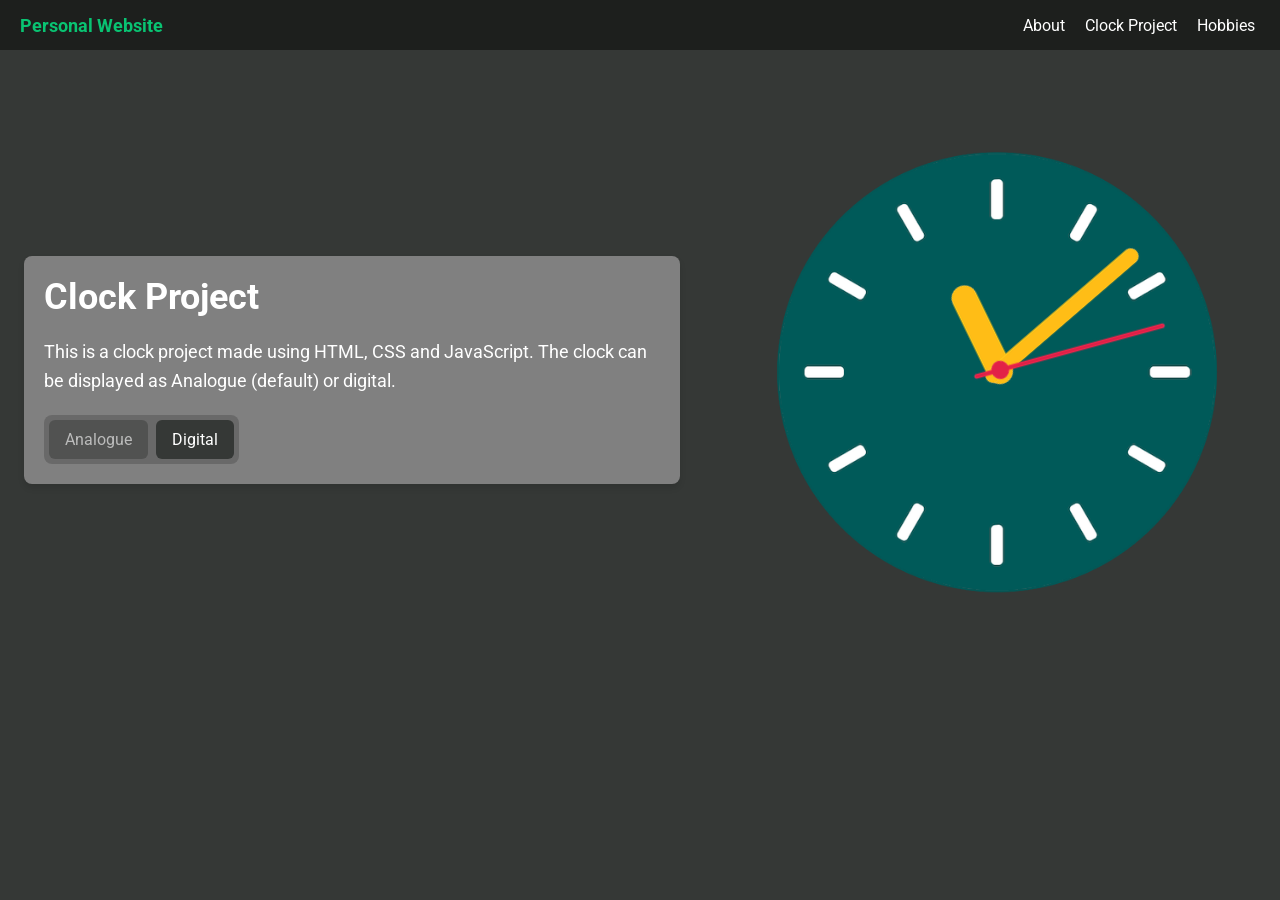
==== clock.html @ 56142f37 "Added information to the clock project page, implemented a digital clock with the ability to swap be" ====
<!DOCTYPE html>
<html lang="en">
<head>
  <meta charset="UTF-8">
  <meta name="viewport" content="width=device-width, initial-scale=1.0">
  <link rel="stylesheet" href="styles/styles.css">
  <link rel="stylesheet" href="styles/clock.css">
  <title>Personal Website</title>
</head>
<body>
  <header>
    <div id="website_name"><a href="/">Personal Website</a></div>
    <nav>
      <ul>
        <li><a href="#">About</a></li>
        <li><a href="clock.html">Clock Project</a></li>
        <li><a href="#">Hobbies</a></li>
      </ul>
    </nav>
    <div id="hamburger-icon" onClick="toggleMobileMenu(this)">
      <div class="bar1"></div>
      <div class="bar2"></div>
      <div class="bar3"></div>
      <ul class="mobile-menu">
        <li><a href="#">About</a></li>
        <li><a href="#">Clock Project</a></li>
        <li><a href="#">Hobbies</a></li>
      </ul>
    </div>
  </header>
  <main class="clock-project">
    <section class="box">
      <h2>Clock Project</h2>
      <p>This is a clock project made using HTML, CSS and JavaScript. The clock can be displayed as Analogue (default) or digital.</p>
      <div class="clock-modes">
        <button id="analogue-mode" pressed="true" disabled>Analogue</button>
        <button id="digital-mode" pressed="false">Digital</button>
      </div>
    </section>

    <div id="clock">
      <div id="hour"></div>
      <div id="min"></div>
      <div id="sec"></div>
      <time id="digital-time" hidden></time>
    </div>
  </main>

  <script src="app.js"></script>
  <script src="clockScript.js"></script>
</body>
</html>
---- styles/styles.css ----
@import url('https://fonts.googleapis.com/css2?family=Roboto:ital,wght@0,100..900;1,100..900&display=swap');

/* Navbar CSS */
* {
  padding: 0;
  margin: 0;
  box-sizing: border-box;
}

body {
  background-color: #353836;
  color: white;
  font-family: "Roboto", sans-serif;
}

header a {
  text-decoration: none;
}

header {
  padding: 0 20px;
  background-color: #1d1f1d;
  height: 50px;
  display: flex;
  justify-content: space-between;
}

#website_name {
  font-weight: bold;
  font-size: 18px;
  display: flex;
  align-items: center;
  justify-content: space-around;
}

#website_name a {
  color: #09c372;
}

ul {
  list-style: none;
  height: 100%;
  display: flex;
  align-items: center;
  justify-content: space-around;
}

ul a {
  color: white;
}

ul li {
  padding: 5px;
  margin-left: 10px;
}
ul li:hover {
  transform: scale(1.1);
  transition: 0.3s;
}

#hamburger-icon {
  margin: auto 0;
  display: none;
  cursor: pointer;
}

#hamburger-icon div {
  width: 35px;
  height: 3px;
  background-color: white;
  margin: 6px 0;
  transition: 0.4s;
}

.open .bar1 {
  transform: rotate(-45deg) translate(-6px, 6px);
}

.open .bar2 {
  opacity: 0;
}

.open .bar3 {
  transform: rotate(45deg) translate(-6px, -8px);
}

.open .mobile-menu {
  display: flex;
  flex-direction: column;
  align-items: center;
  justify-content: flex-start;
}

.mobile-menu {
  display: none;
  position: absolute;
  top: 50px;
  left: 0;
  height: calc(100vh - 50px);
  width: 100%;
}

@media only screen and (max-width: 600px) {
  header nav {
    display: none;
  }

  #hamburger-icon {
    display: block;
  }
}
---- styles/clock.css ----
@import url('https://fonts.googleapis.com/css2?family=Roboto:ital,wght@0,100..900;1,100..900&display=swap');

/* Clock Layout */
.clock-project {
  display: flex;
  align-items: center;
  justify-content: center;
  gap: clamp(24px, 5vw, 64px);
  width: min(1360px, calc(100% - 48px));
  margin: 64px auto;
}

#clock, #hour, #min, #sec {
  background-repeat: no-repeat;
  background-size: contain;
  background-position: center;
}

#clock {
  position: relative;
  flex: 0 1 512px;
  width: min(512px, 40vw);
  aspect-ratio: 1;
  margin: 0;
  background-image: url(../images/clockface.png);
  overflow: hidden;
}

#hour, #min, #sec {
  position: absolute;
  top: 0;
  left: 0;
  width: 100%;
  height: 100%;
  pointer-events: none;
}

#min {
  background-image: url(../images/minhand.png);
}

#hour {
  background-image: url(../images/hourhand.png);
}

#sec {
  background-image: url(../images/sechand.png);
}

#clock.is-digital {
  display: grid;
  place-items: center;
  background-image: none;
}

#clock.is-digital #hour, #clock.is-digital #min, #clock.is-digital #sec {
  display: none;
}

#digital-time {
  font-size: clamp(2.5rem, 6vw, 5rem);
  font-variant-numeric: tabular-nums;
}

/* Box CSS */
.box {
  flex: 1 1 0;
  min-width: 0;
  max-width: 800px;
  width: auto;
  padding: 20px;
  background-color: #808080;
  border-radius: 8px;
  box-shadow: 0 4px 6px rgba(0, 0, 0, 0.1);
}

.box h2 {
  font-size: 36px;
  margin-bottom: 20px;
  font-weight: 700;
  font-family: "Roboto", sans-serif;
}

.box p {
  font-size: 18px;
  line-height: 1.6;
  font-family: "Roboto", sans-serif;
}

.clock-modes {
  display: inline-flex;
  gap: 8px;
  margin-top: 20px;
  padding: 5px;
  border-radius: 8px;
  background: rgba(0, 0, 0, 0.18);
}

.clock-modes button {
  border: 0;
  border-radius: 6px;
  padding: 10px 16px;
  color: white;
  background: #353836;
  font-family: "Roboto", sans-serif;
  font-size: 16px;
  cursor: pointer;
  transition: background-color 0.2s ease, opacity 0.2s ease;
}

.clock-modes button:hover:not(:disabled) {
  background: #1d1f1d;
}

.clock-modes button:disabled {
  opacity: 0.55;
  background: rgba(29, 31, 29, 0.55);
  cursor: default;
}

@media (max-width: 900px) {
  .clock-project {
    flex-direction: column;
    width: min(512px, calc(100% - 32px));
    margin: 32px auto;
  }

  #clock {
    flex: none;
    width: min(512px, 100%);
  }

  .box {
    flex: none;
    width: 100%;
  }
}

@media (max-width: 600px) {
  .box {
    padding: 15px;
  }

  .box h2 {
    font-size: 28px;
  }

  .box p {
    font-size: 16px;
  }
}
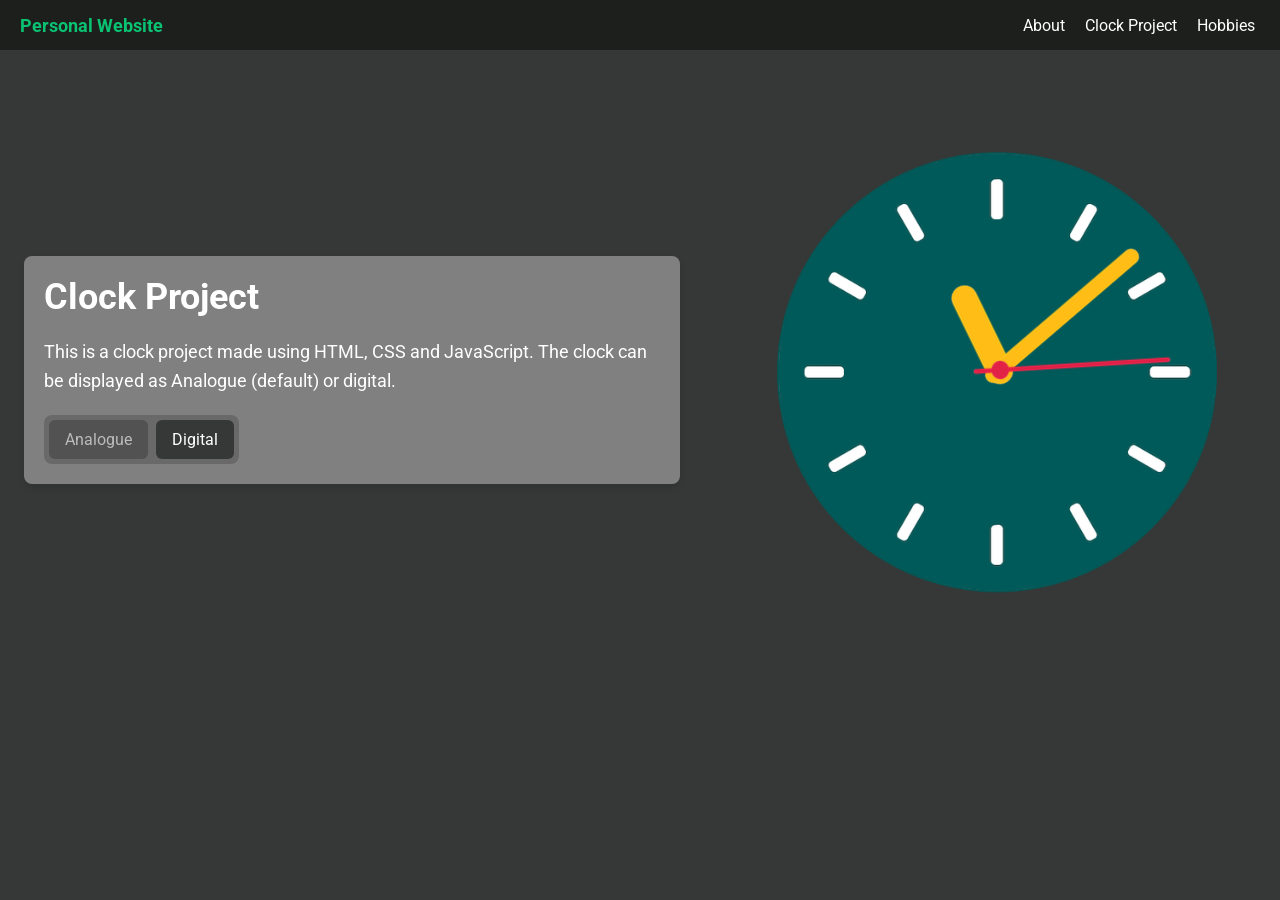
==== commit bd20aa54: "Matched css naming conventions on header" ====
--- a/clock.html
+++ b/clock.html
@@ -9,7 +9,7 @@
 </head>
 <body>
   <header>
-    <div id="website_name"><a href="/">Personal Website</a></div>
+    <div id="website-name"><a href="/">Personal Website</a></div>
     <nav>
       <ul>
         <li><a href="#">About</a></li>
--- a/styles/styles.css
+++ b/styles/styles.css
@@ -25,7 +25,7 @@
   justify-content: space-between;
 }
 
-#website_name {
+#website-name {
   font-weight: bold;
   font-size: 18px;
   display: flex;
@@ -33,7 +33,7 @@
   justify-content: space-around;
 }
 
-#website_name a {
+#website-name a {
   color: #09c372;
 }
 
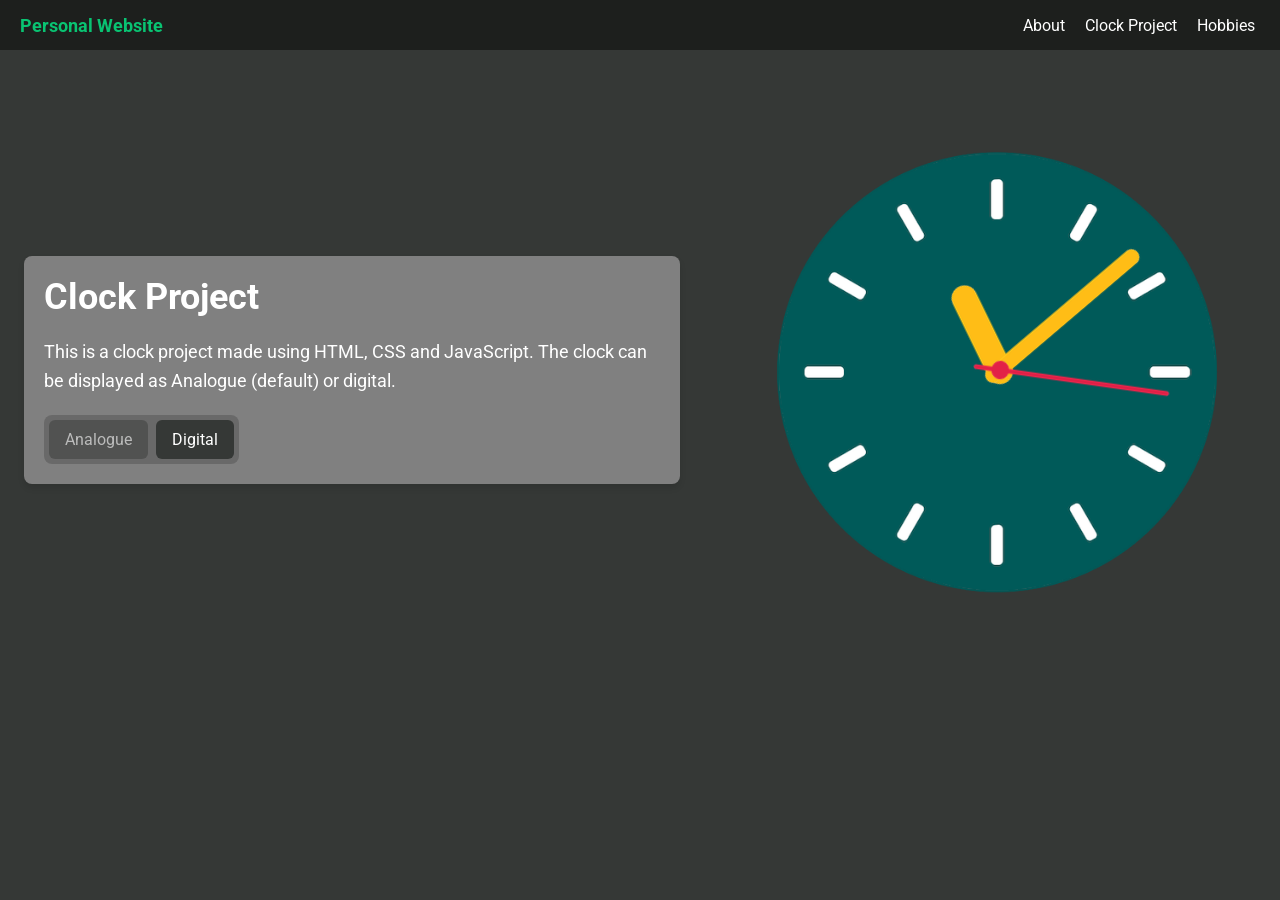
==== commit abe6996b: "Added background to mobile menu so when overlaps with containers they wont mix and be barely readabl" ====
--- a/clock.html
+++ b/clock.html
@@ -23,7 +23,7 @@
       <div class="bar3"></div>
       <ul class="mobile-menu">
         <li><a href="#">About</a></li>
-        <li><a href="#">Clock Project</a></li>
+        <li><a href="clock.html">Clock Project</a></li>
         <li><a href="#">Hobbies</a></li>
       </ul>
     </div>
--- a/styles/styles.css
+++ b/styles/styles.css
@@ -96,8 +96,11 @@
   position: absolute;
   top: 50px;
   left: 0;
-  height: calc(100vh - 50px);
+  height: auto;
   width: 100%;
+  background-color: #1d1f1d;
+  border-bottom: 2cm;
+  border-radius: 0 0 8px 8px;
 }
 
 @media only screen and (max-width: 600px) {
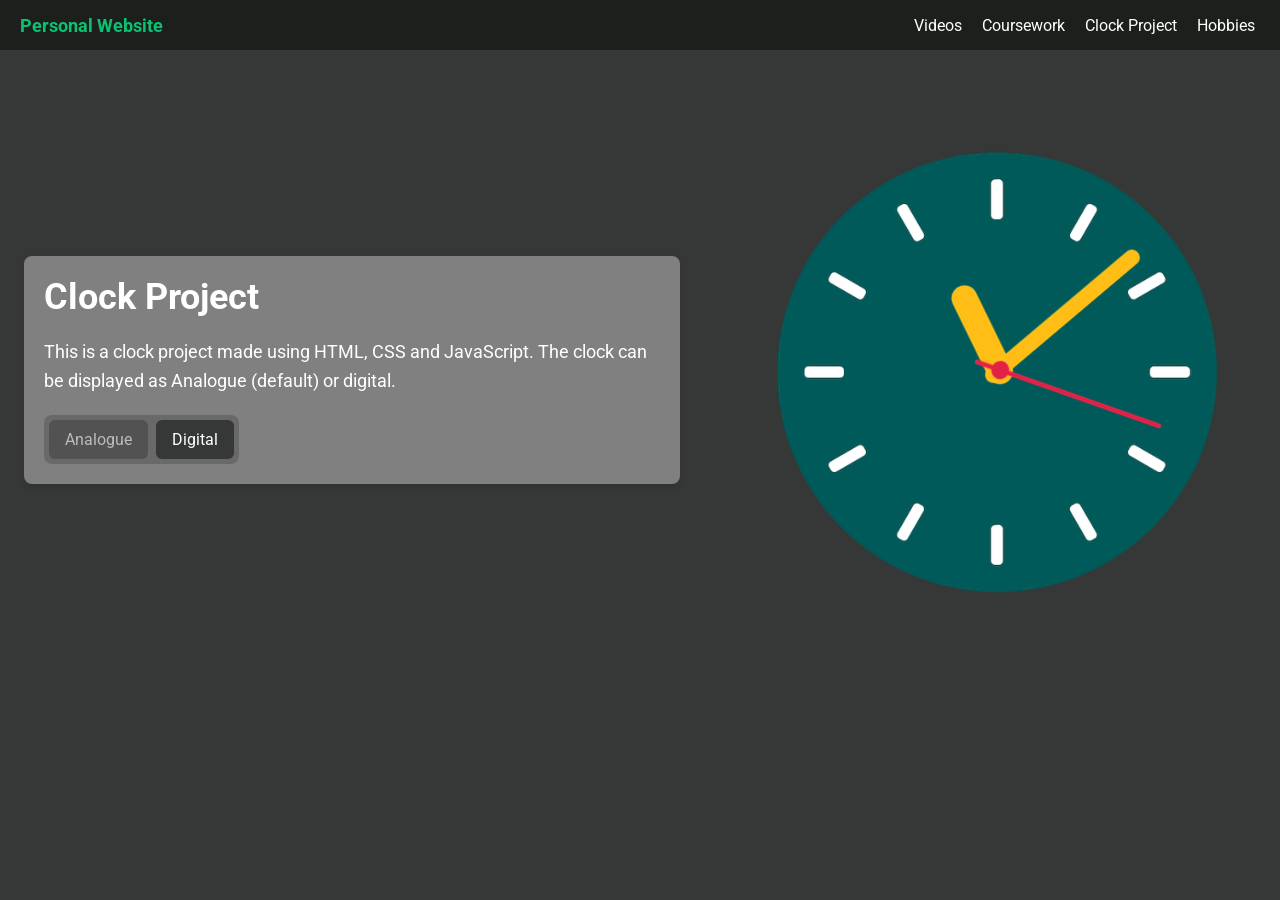
==== commit 67e871b7: "Added other html pages and links to them" ====
--- a/clock.html
+++ b/clock.html
@@ -12,9 +12,10 @@
     <div id="website-name"><a href="/">Personal Website</a></div>
     <nav>
       <ul>
-        <li><a href="#">About</a></li>
+        <li><a href="videos.html">Videos</a></li>
+        <li><a href="coursework.html">Coursework</a></li>
         <li><a href="clock.html">Clock Project</a></li>
-        <li><a href="#">Hobbies</a></li>
+        <li><a href="hobbies.html">Hobbies</a></li>
       </ul>
     </nav>
     <div id="hamburger-icon" onClick="toggleMobileMenu(this)">
@@ -22,9 +23,10 @@
       <div class="bar2"></div>
       <div class="bar3"></div>
       <ul class="mobile-menu">
-        <li><a href="#">About</a></li>
+        <li><a href="videos.html">Videos</a></li>
+        <li><a href="coursework.html">Coursework</a></li>
         <li><a href="clock.html">Clock Project</a></li>
-        <li><a href="#">Hobbies</a></li>
+        <li><a href="hobbies.html">Hobbies</a></li>
       </ul>
     </div>
   </header>
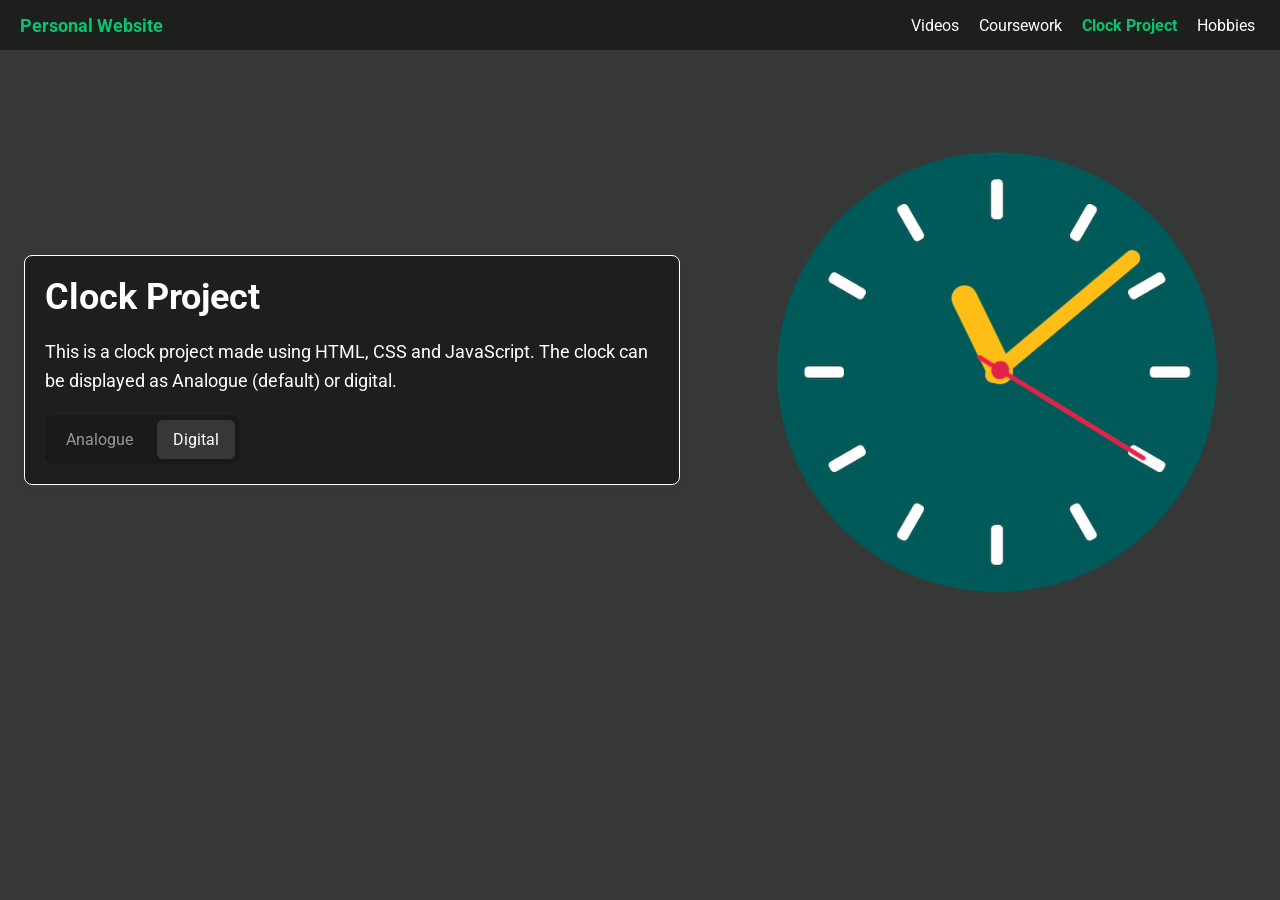
==== commit 0ab7f21e: "Edited box styling (mainly colours) to match the overall theme better, implemented imbedded yt video" ====
--- a/clock.html
+++ b/clock.html
@@ -14,7 +14,7 @@
       <ul>
         <li><a href="videos.html">Videos</a></li>
         <li><a href="coursework.html">Coursework</a></li>
-        <li><a href="clock.html">Clock Project</a></li>
+        <li class="current-page"><a href="#">Clock Project</a></li>
         <li><a href="hobbies.html">Hobbies</a></li>
       </ul>
     </nav>
@@ -25,7 +25,7 @@
       <ul class="mobile-menu">
         <li><a href="videos.html">Videos</a></li>
         <li><a href="coursework.html">Coursework</a></li>
-        <li><a href="clock.html">Clock Project</a></li>
+        <li class="current-page"><a href="#">Clock Project</a></li>
         <li><a href="hobbies.html">Hobbies</a></li>
       </ul>
     </div>
--- a/styles/styles.css
+++ b/styles/styles.css
@@ -47,6 +47,16 @@
 
 ul a {
   color: white;
+}
+
+ul a:hover {
+  color: #09c372;
+  transition: color 0.2s ease;
+}
+
+.current-page a {
+  color: #09c372;
+  font-weight: bold;
 }
 
 ul li {
--- a/styles/clock.css
+++ b/styles/clock.css
@@ -59,7 +59,6 @@
 
 #digital-time {
   font-size: clamp(2.5rem, 6vw, 5rem);
-  font-variant-numeric: tabular-nums;
 }
 
 /* Box CSS */
@@ -69,9 +68,10 @@
   max-width: 800px;
   width: auto;
   padding: 20px;
-  background-color: #808080;
+  background-color: #1d1f1d;
   border-radius: 8px;
-  box-shadow: 0 4px 6px rgba(0, 0, 0, 0.1);
+  box-shadow: 0 4px 6px #4b4a4a1a;
+  border: 1px solid #ffffff;
 }
 
 .box h2 {
@@ -93,7 +93,7 @@
   margin-top: 20px;
   padding: 5px;
   border-radius: 8px;
-  background: rgba(0, 0, 0, 0.18);
+  background: #0000002e;
 }
 
 .clock-modes button {
@@ -109,12 +109,12 @@
 }
 
 .clock-modes button:hover:not(:disabled) {
-  background: #1d1f1d;
+  background: #202322;
 }
 
 .clock-modes button:disabled {
   opacity: 0.55;
-  background: rgba(29, 31, 29, 0.55);
+  background: #1d1f1d8c;
   cursor: default;
 }
 
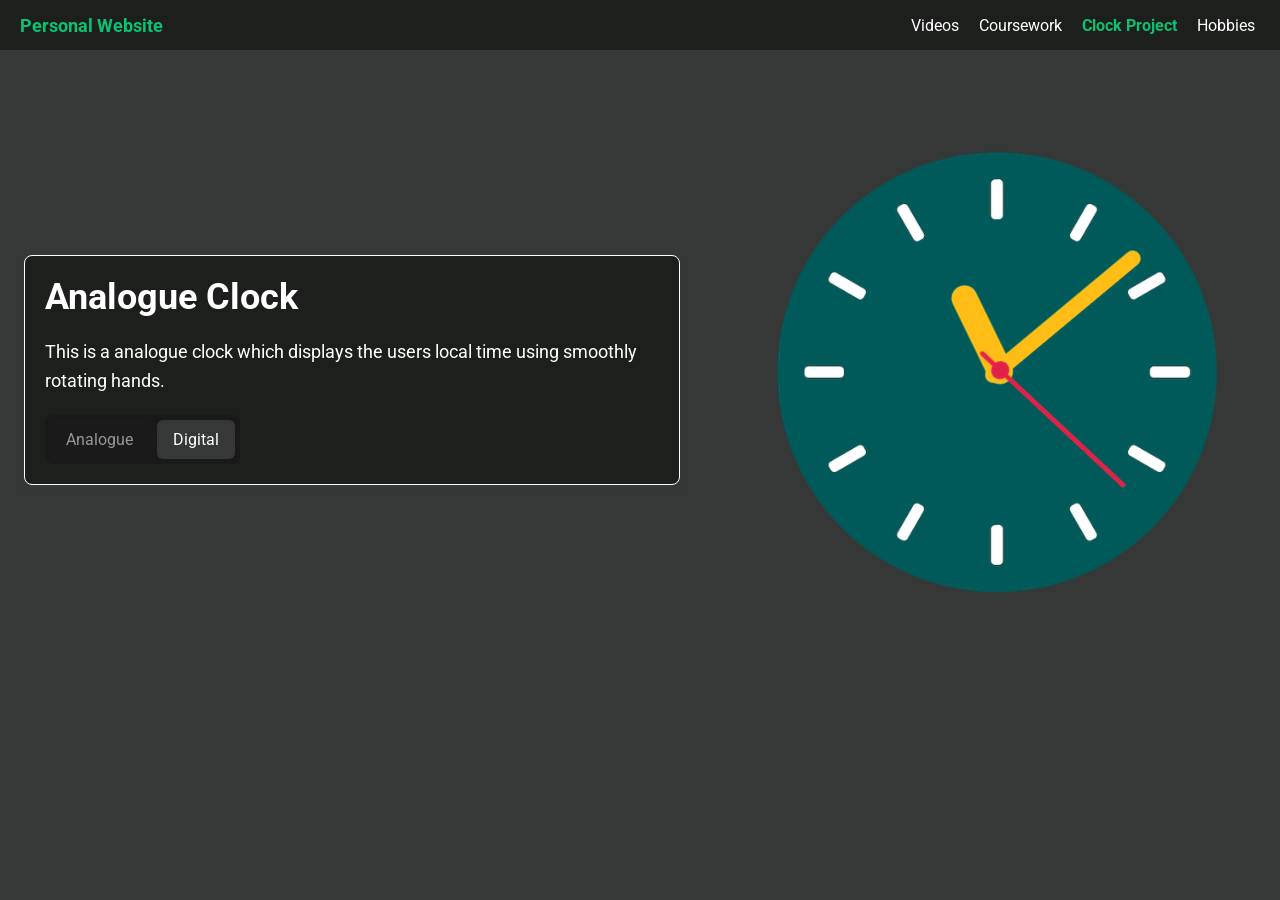
==== commit 381839f1: "Made 2 different titles and descriptions for analogue and digital clock which swap with the button." ====
--- a/clock.html
+++ b/clock.html
@@ -32,8 +32,10 @@
   </header>
   <main class="clock-project">
     <section class="box">
-      <h2>Clock Project</h2>
-      <p>This is a clock project made using HTML, CSS and JavaScript. The clock can be displayed as Analogue (default) or digital.</p>
+      <h2 id="analogue-title">Analogue Clock</h2>
+      <h2 id="digital-title" hidden>Digital Clock</h2>
+      <p id="analogue-description">This is a analogue clock which displays the users local time using smoothly rotating hands.</p>
+      <p id="digital-description" hidden>This is a digital clock which displays the users local time.</p>
       <div class="clock-modes">
         <button id="analogue-mode" pressed="true" disabled>Analogue</button>
         <button id="digital-mode" pressed="false">Digital</button>
--- a/styles/styles.css
+++ b/styles/styles.css
@@ -68,6 +68,7 @@
   transition: 0.3s;
 }
 
+/* Mobile CSS */
 #hamburger-icon {
   margin: auto 0;
   display: none;
@@ -113,6 +114,7 @@
   border-radius: 0 0 8px 8px;
 }
 
+/* Media Queries */
 @media only screen and (max-width: 600px) {
   header nav {
     display: none;
--- a/styles/clock.css
+++ b/styles/clock.css
@@ -1,6 +1,6 @@
 @import url('https://fonts.googleapis.com/css2?family=Roboto:ital,wght@0,100..900;1,100..900&display=swap');
 
-/* Clock Layout */
+/* Clock CSS */
 .clock-project {
   display: flex;
   align-items: center;
@@ -61,32 +61,6 @@
   font-size: clamp(2.5rem, 6vw, 5rem);
 }
 
-/* Box CSS */
-.box {
-  flex: 1 1 0;
-  min-width: 0;
-  max-width: 800px;
-  width: auto;
-  padding: 20px;
-  background-color: #1d1f1d;
-  border-radius: 8px;
-  box-shadow: 0 4px 6px #4b4a4a1a;
-  border: 1px solid #ffffff;
-}
-
-.box h2 {
-  font-size: 36px;
-  margin-bottom: 20px;
-  font-weight: 700;
-  font-family: "Roboto", sans-serif;
-}
-
-.box p {
-  font-size: 18px;
-  line-height: 1.6;
-  font-family: "Roboto", sans-serif;
-}
-
 .clock-modes {
   display: inline-flex;
   gap: 8px;
@@ -118,6 +92,33 @@
   cursor: default;
 }
 
+/* Box CSS */
+.box {
+  flex: 1 1 0;
+  min-width: 0;
+  max-width: 800px;
+  width: auto;
+  padding: 20px;
+  background-color: #1d1f1d;
+  border-radius: 8px;
+  box-shadow: 0 4px 6px #4b4a4a1a;
+  border: 1px solid #ffffff;
+}
+
+.box h2 {
+  font-size: 36px;
+  margin-bottom: 20px;
+  font-weight: 700;
+  font-family: "Roboto", sans-serif;
+}
+
+.box p {
+  font-size: 18px;
+  line-height: 1.6;
+  font-family: "Roboto", sans-serif;
+}
+
+/* Media Queries */
 @media (max-width: 900px) {
   .clock-project {
     flex-direction: column;
@@ -132,7 +133,6 @@
 
   .box {
     flex: none;
-    width: 100%;
   }
 }
 
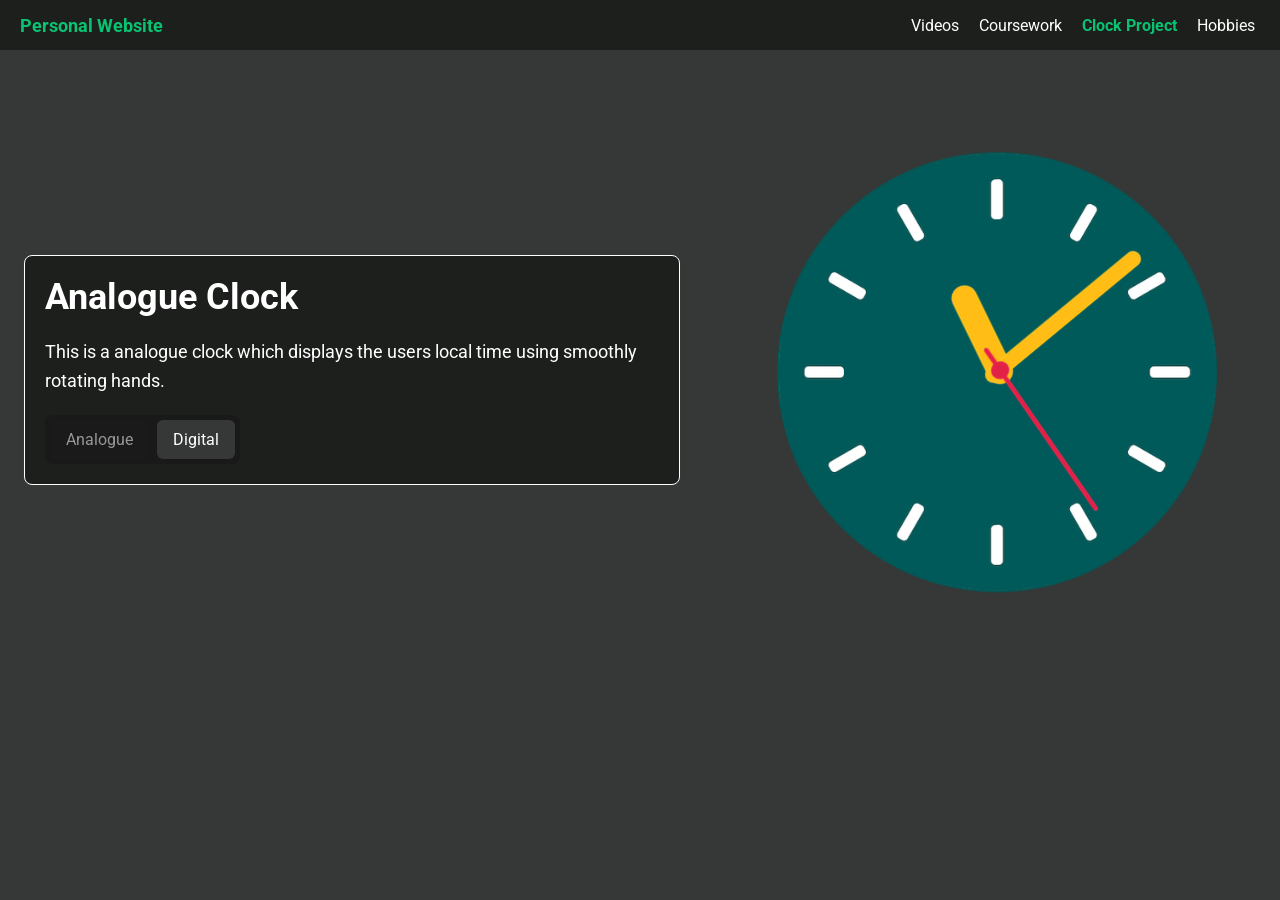
==== commit aefe8a65: "Removed redundant code" ====
--- a/clock.html
+++ b/clock.html
@@ -37,8 +37,8 @@
       <p id="analogue-description">This is a analogue clock which displays the users local time using smoothly rotating hands.</p>
       <p id="digital-description" hidden>This is a digital clock which displays the users local time.</p>
       <div class="clock-modes">
-        <button id="analogue-mode" pressed="true" disabled>Analogue</button>
-        <button id="digital-mode" pressed="false">Digital</button>
+        <button id="analogue-mode" disabled>Analogue</button>
+        <button id="digital-mode">Digital</button>
       </div>
     </section>
 
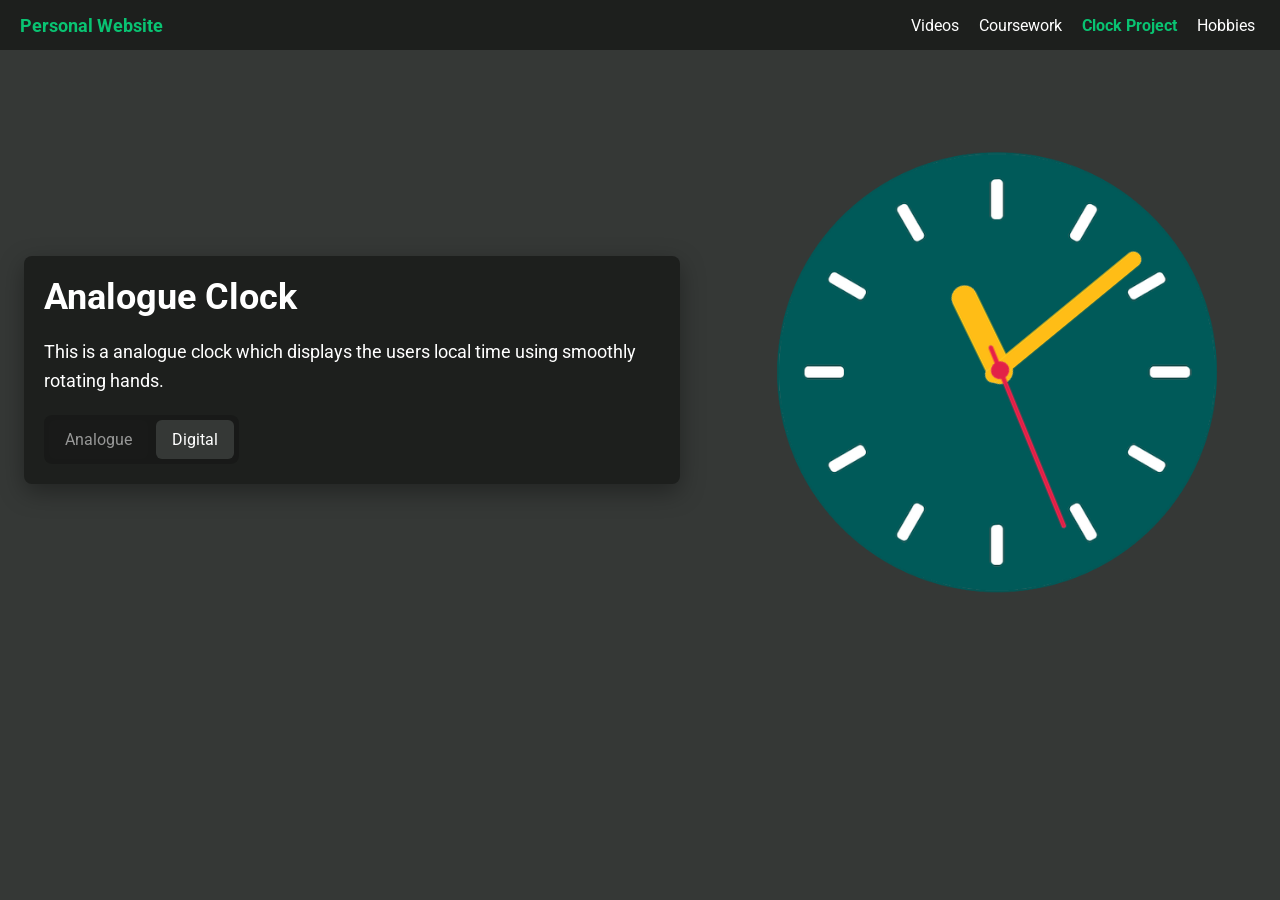
==== commit ac665ed5: "Fixes and updated AI Use" ====
--- a/clock.html
+++ b/clock.html
@@ -9,7 +9,7 @@
 </head>
 <body>
   <header>
-    <div id="website-name"><a href="/">Personal Website</a></div>
+    <div id="website-name"><a href="index.html">Personal Website</a></div>
     <nav>
       <ul>
         <li><a href="videos.html">Videos</a></li>
--- a/styles/styles.css
+++ b/styles/styles.css
@@ -18,6 +18,8 @@
 }
 
 header {
+  position: relative;
+  z-index: 100;
   padding: 0 20px;
   background-color: #1d1f1d;
   height: 50px;
--- a/styles/clock.css
+++ b/styles/clock.css
@@ -101,8 +101,7 @@
   padding: 20px;
   background-color: #1d1f1d;
   border-radius: 8px;
-  box-shadow: 0 4px 6px #4b4a4a1a;
-  border: 1px solid #ffffff;
+  box-shadow: 0 8px 24px rgba(0, 0, 0, 0.35);
 }
 
 .box h2 {
